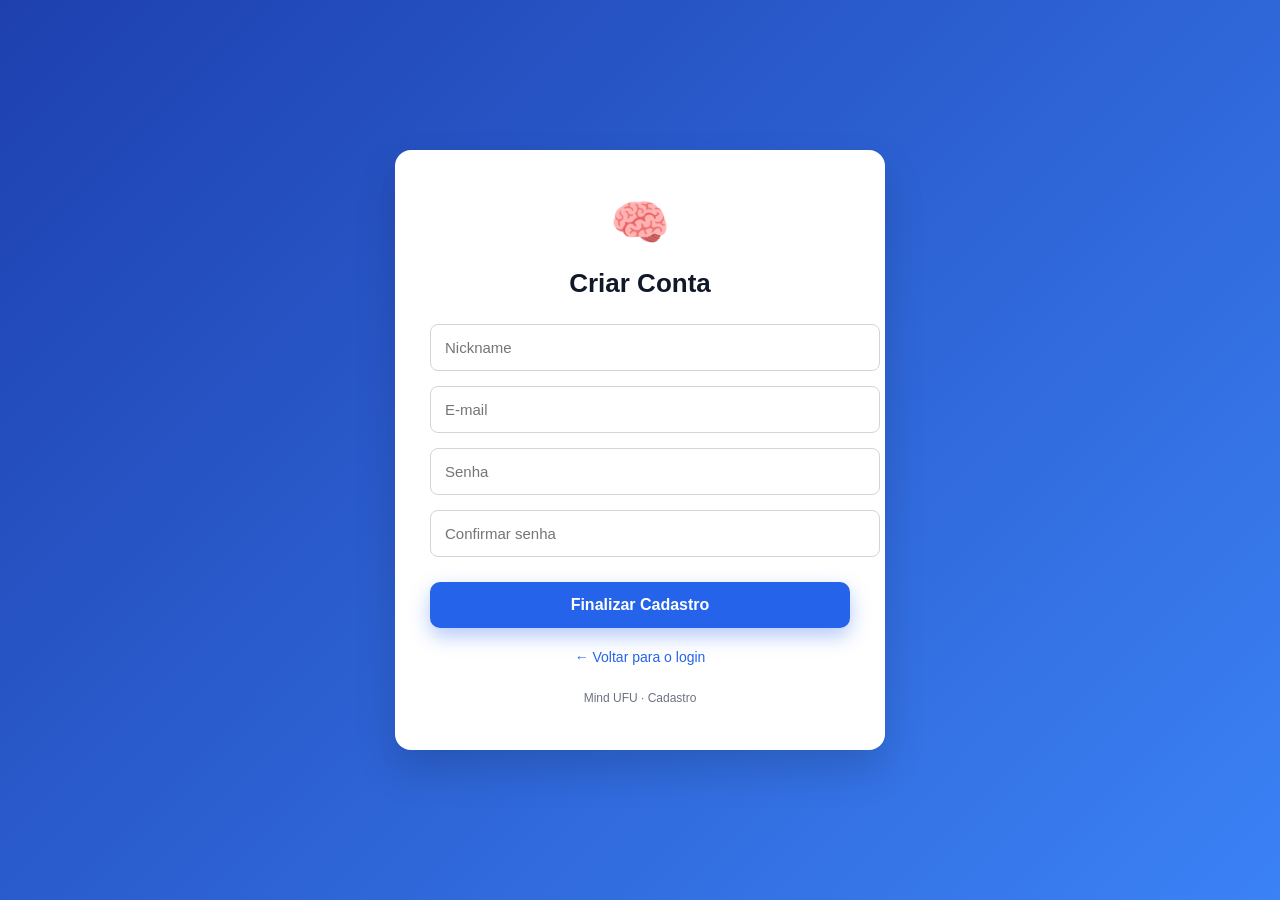
==== cadastro.html @ 3a38f993 "Adiciona arquivos iniciais do projeto mind_ufu + cadastro" ====
<!DOCTYPE html>
<html lang="pt-BR">
<head>
    <meta charset="UTF-8">
    <meta name="viewport" content="width=device-width, initial-scale=1.0">
    <title>Cadastro - Mind UFU</title>

    <style>
        body {
            margin: 0;
            font-family: "Segoe UI", sans-serif;
            background: linear-gradient(135deg, #1e40af, #3b82f6);
            height: 100vh;
            display: flex;
            align-items: center;
            justify-content: center;
        }

        .card {
            background: #ffffff;
            width: 100%;
            max-width: 420px;
            padding: 45px 35px;
            border-radius: 16px;
            text-align: center;
            box-shadow: 0 20px 40px rgba(0,0,0,0.15);
        }

        .logo {
            font-size: 48px;
            margin-bottom: 10px;
        }

        h1 {
            margin-bottom: 25px;
            color: #111827;
            font-size: 26px;
        }

        input {
            width: 100%;
            padding: 14px;
            margin-bottom: 15px;
            border-radius: 8px;
            border: 1px solid #d1d5db;
            font-size: 15px;
            transition: all 0.2s ease;
        }

        input:focus {
            outline: none;
            border-color: #2563eb;
            box-shadow: 0 0 0 3px rgba(37, 99, 235, 0.15);
        }

        button {
            width: 100%;
            padding: 14px;
            margin-top: 10px;
            background: #2563eb;
            color: #ffffff;
            font-size: 16px;
            font-weight: 600;
            border: none;
            border-radius: 10px;
            cursor: pointer;
            transition: all 0.2s ease;
            box-shadow: 0 8px 20px rgba(37, 99, 235, 0.35);
        }

        button:hover {
            background: #1d4ed8;
            transform: translateY(-1px);
        }

        .links {
            margin-top: 20px;
        }

        .links a {
            font-size: 14px;
            color: #2563eb;
            text-decoration: none;
        }

        .links a:hover {
            text-decoration: underline;
        }

        .footer {
            margin-top: 25px;
            font-size: 12px;
            color: #6b7280;
        }
    </style>
</head>

<body>
    <div class="card">
        <div class="logo">🧠</div>
        <h1>Criar Conta</h1>

        <form onsubmit="event.preventDefault(); alert('Cadastro realizado com sucesso!'); window.location.href='index.html';">
            <input type="text" placeholder="Nickname" required>
            <input type="email" placeholder="E-mail" required>
            <input type="password" placeholder="Senha" required>
            <input type="password" placeholder="Confirmar senha" required>

            <button type="submit">Finalizar Cadastro</button>
        </form>

        <div class="links">
            <a href="index.html">← Voltar para o login</a>
        </div>

        <div class="footer">Mind UFU · Cadastro</div>
    </div>
</body>
</html>
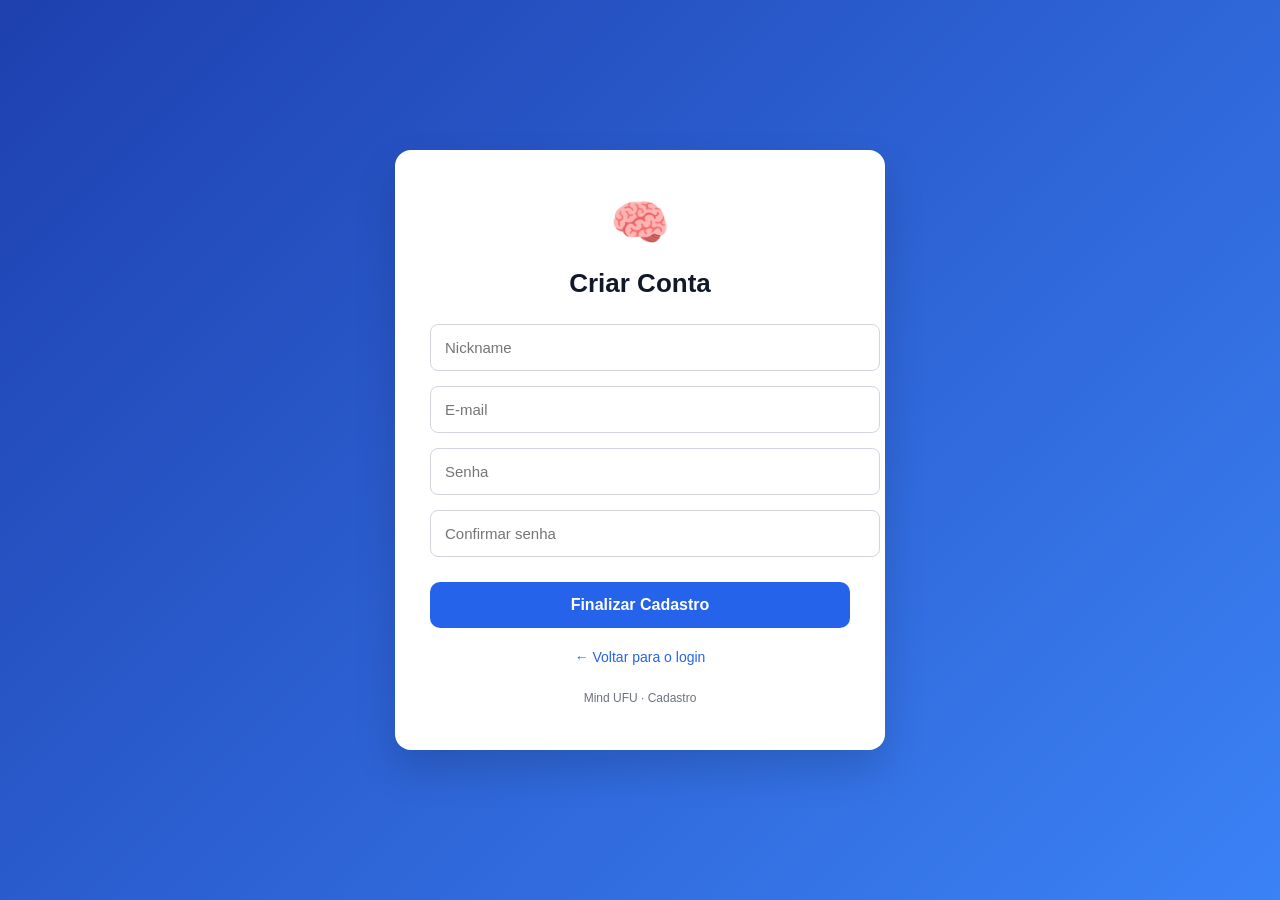
==== commit ee6af5d3: "Converte arquivos HTML para PHP e adiciona novas funcionalidades" ====
--- a/cadastro.html
+++ b/cadastro.html
@@ -44,13 +44,6 @@
             border-radius: 8px;
             border: 1px solid #d1d5db;
             font-size: 15px;
-            transition: all 0.2s ease;
-        }
-
-        input:focus {
-            outline: none;
-            border-color: #2563eb;
-            box-shadow: 0 0 0 3px rgba(37, 99, 235, 0.15);
         }
 
         button {
@@ -64,13 +57,10 @@
             border: none;
             border-radius: 10px;
             cursor: pointer;
-            transition: all 0.2s ease;
-            box-shadow: 0 8px 20px rgba(37, 99, 235, 0.35);
         }
 
         button:hover {
             background: #1d4ed8;
-            transform: translateY(-1px);
         }
 
         .links {
@@ -81,10 +71,6 @@
             font-size: 14px;
             color: #2563eb;
             text-decoration: none;
-        }
-
-        .links a:hover {
-            text-decoration: underline;
         }
 
         .footer {
@@ -100,11 +86,11 @@
         <div class="logo">🧠</div>
         <h1>Criar Conta</h1>
 
-        <form onsubmit="event.preventDefault(); alert('Cadastro realizado com sucesso!'); window.location.href='index.html';">
-            <input type="text" placeholder="Nickname" required>
-            <input type="email" placeholder="E-mail" required>
-            <input type="password" placeholder="Senha" required>
-            <input type="password" placeholder="Confirmar senha" required>
+        <form method="POST" action="php/criar_usuario.php">
+            <input type="text" name="nome" placeholder="Nickname" required>
+            <input type="email" name="email" placeholder="E-mail" required>
+            <input type="password" name="senha" placeholder="Senha" required>
+            <input type="password" name="confirmar_senha" placeholder="Confirmar senha" required>
 
             <button type="submit">Finalizar Cadastro</button>
         </form>
@@ -116,5 +102,4 @@
         <div class="footer">Mind UFU · Cadastro</div>
     </div>
 </body>
-</html>
-
+</html>
